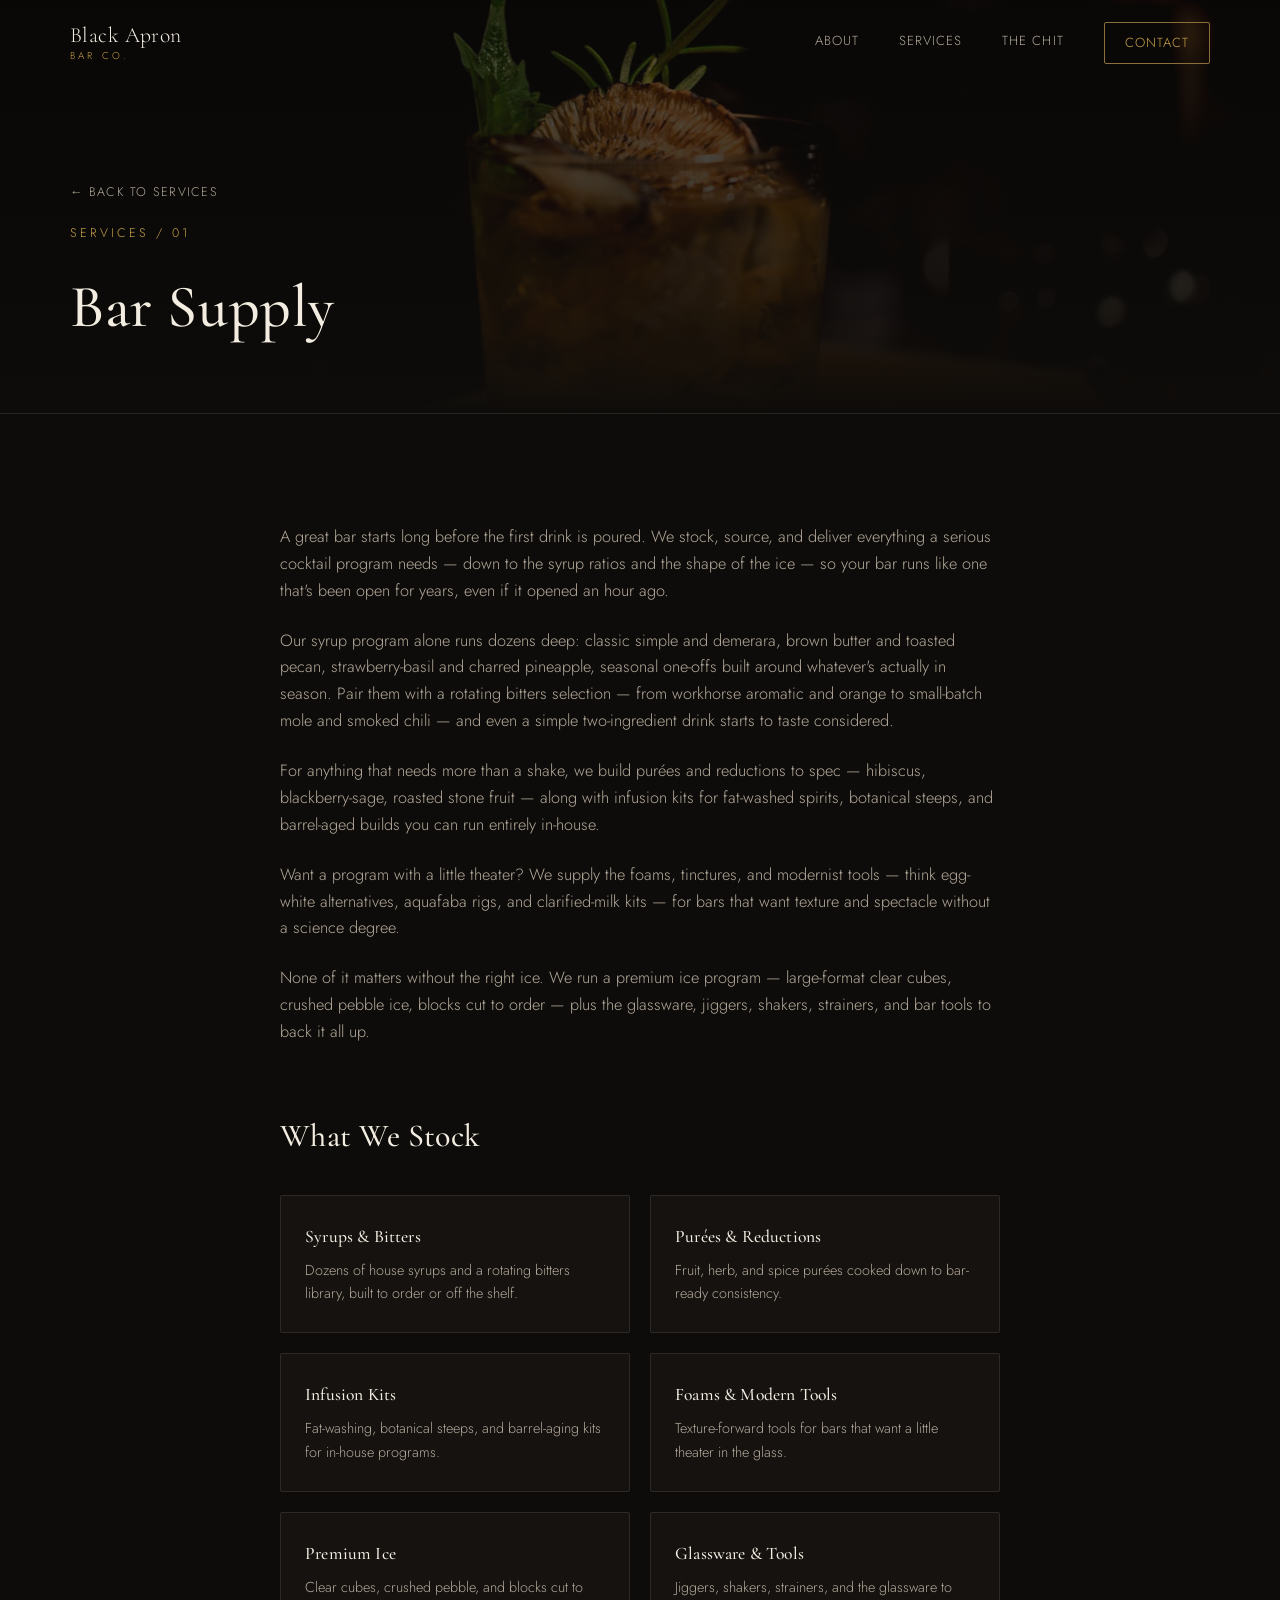
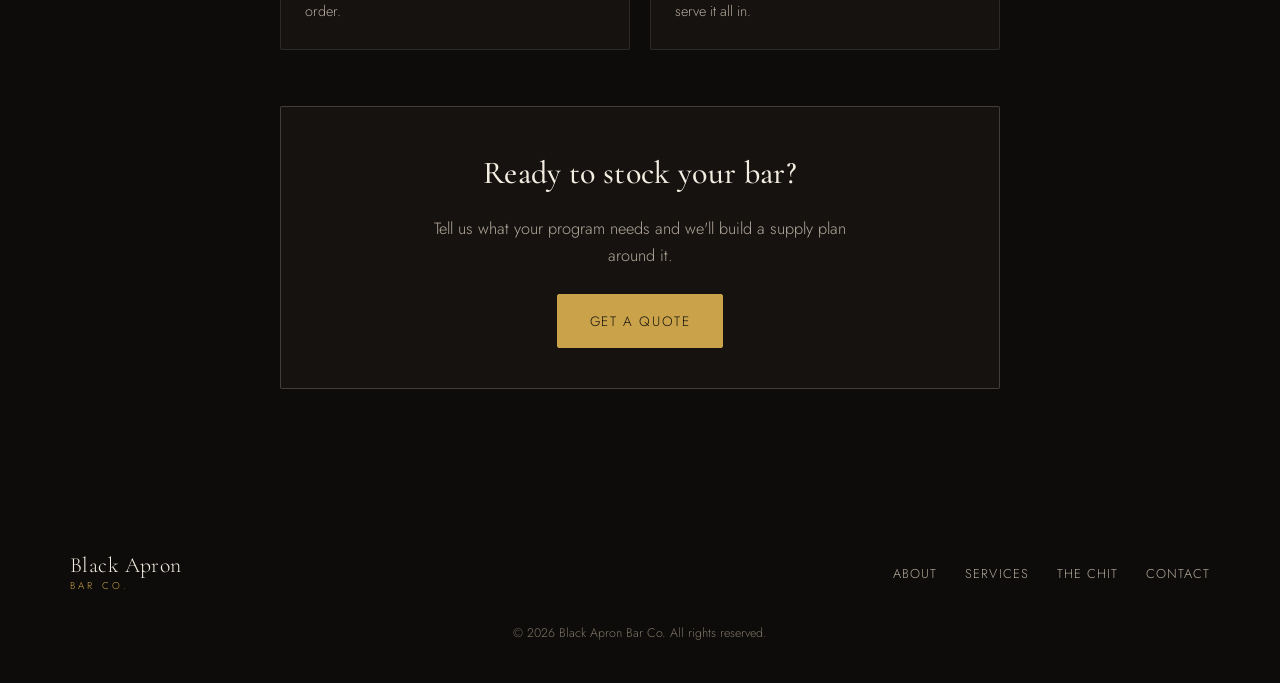
==== bar-supply.html @ 114c8272 "Add service detail pages and hero/service photography Give each of the three services its own page (" ====
<!DOCTYPE html>
<html lang="en">
<head>
  <meta charset="UTF-8" />
  <meta name="viewport" content="width=device-width, initial-scale=1.0" />
  <title>Bar Supply — Black Apron Bar Co.</title>
  <meta name="description" content="Syrups, bitters, purées, infusion kits, premium ice, glassware, and bar tools — sourced and stocked by Black Apron Bar Co." />

  <link rel="preconnect" href="https://fonts.googleapis.com">
  <link rel="preconnect" href="https://fonts.gstatic.com" crossorigin>
  <link href="https://fonts.googleapis.com/css2?family=Cormorant+Garamond:ital,wght@0,400;0,500;0,600;1,400&family=Jost:wght@300;400;500;600&display=swap" rel="stylesheet">

  <link rel="stylesheet" href="css/style.css" />
  <link rel="icon" href="data:,">
</head>
<body>

  <!-- ===== Nav ===== -->
  <header class="site-header" id="siteHeader">
    <div class="header-inner">
      <a href="index.html" class="wordmark">
        <span class="wordmark-main">Black Apron</span>
        <span class="wordmark-sub">Bar Co.</span>
      </a>

      <nav class="site-nav" id="siteNav">
        <a href="index.html#about" class="nav-link">About</a>
        <a href="index.html#services" class="nav-link">Services</a>
        <a href="index.html#chit" class="nav-link">The Chit</a>
        <a href="index.html#contact" class="nav-link nav-link--cta">Contact</a>
      </nav>

      <button class="nav-toggle" id="navToggle" aria-label="Toggle menu" aria-expanded="false">
        <span></span><span></span><span></span>
      </button>
    </div>
  </header>

  <!-- ===== Page Hero ===== -->
  <section class="page-hero">
    <img src="images/bar-supply.jpg" alt="Garnished craft cocktail with dried citrus wheel and fresh herbs" class="page-hero-bg" width="1400" height="900" loading="eager" />
    <div class="page-hero-inner">
      <a href="index.html#services" class="back-link">&larr; Back to Services</a>
      <p class="eyebrow" style="margin-bottom:14px;">Services / 01</p>
      <h1 class="page-hero-title">Bar Supply</h1>
    </div>
  </section>

  <!-- ===== Content ===== -->
  <section class="page-content">
    <div class="page-content-inner">
      <p>
        A great bar starts long before the first drink is poured. We stock,
        source, and deliver everything a serious cocktail program needs —
        down to the syrup ratios and the shape of the ice — so your bar runs
        like one that's been open for years, even if it opened an hour ago.
      </p>
      <p>
        Our syrup program alone runs dozens deep: classic simple and
        demerara, brown butter and toasted pecan, strawberry-basil and
        charred pineapple, seasonal one-offs built around whatever's
        actually in season. Pair them with a rotating bitters selection —
        from workhorse aromatic and orange to small-batch mole and smoked
        chili — and even a simple two-ingredient drink starts to taste
        considered.
      </p>
      <p>
        For anything that needs more than a shake, we build purées and
        reductions to spec — hibiscus, blackberry-sage, roasted stone fruit
        — along with infusion kits for fat-washed spirits, botanical
        steeps, and barrel-aged builds you can run entirely in-house.
      </p>
      <p>
        Want a program with a little theater? We supply the foams,
        tinctures, and modernist tools — think egg-white alternatives,
        aquafaba rigs, and clarified-milk kits — for bars that want texture
        and spectacle without a science degree.
      </p>
      <p>
        None of it matters without the right ice. We run a premium ice
        program — large-format clear cubes, crushed pebble ice, blocks cut
        to order — plus the glassware, jiggers, shakers, strainers, and bar
        tools to back it all up.
      </p>

      <h2>What We Stock</h2>
      <div class="feature-grid">
        <div class="feature-card">
          <h3>Syrups &amp; Bitters</h3>
          <p>Dozens of house syrups and a rotating bitters library, built to order or off the shelf.</p>
        </div>
        <div class="feature-card">
          <h3>Purées &amp; Reductions</h3>
          <p>Fruit, herb, and spice purées cooked down to bar-ready consistency.</p>
        </div>
        <div class="feature-card">
          <h3>Infusion Kits</h3>
          <p>Fat-washing, botanical steeps, and barrel-aging kits for in-house programs.</p>
        </div>
        <div class="feature-card">
          <h3>Foams &amp; Modern Tools</h3>
          <p>Texture-forward tools for bars that want a little theater in the glass.</p>
        </div>
        <div class="feature-card">
          <h3>Premium Ice</h3>
          <p>Clear cubes, crushed pebble, and blocks cut to order.</p>
        </div>
        <div class="feature-card">
          <h3>Glassware &amp; Tools</h3>
          <p>Jiggers, shakers, strainers, and the glassware to serve it all in.</p>
        </div>
      </div>

      <div class="page-cta">
        <h2>Ready to stock your bar?</h2>
        <p>Tell us what your program needs and we'll build a supply plan around it.</p>
        <a href="index.html?subject=Bar%20Supply#contact" class="btn btn-primary">Get a Quote</a>
      </div>
    </div>
  </section>

  <!-- ===== Footer ===== -->
  <footer class="site-footer">
    <div class="footer-inner">
      <div class="wordmark footer-wordmark">
        <span class="wordmark-main">Black Apron</span>
        <span class="wordmark-sub">Bar Co.</span>
      </div>
      <nav class="footer-nav">
        <a href="index.html#about">About</a>
        <a href="index.html#services">Services</a>
        <a href="index.html#chit">The Chit</a>
        <a href="index.html#contact">Contact</a>
      </nav>
      <p class="footer-copy">&copy; <span id="year"></span> Black Apron Bar Co. All rights reserved.</p>
    </div>
  </footer>

  <script src="js/main.js"></script>
</body>
</html>
---- css/style.css ----
/* ===================================================
   Black Apron Bar Co. — Base
=================================================== */

:root {
  --bg: #0e0c0a;
  --bg-alt: #151210;
  --bg-raised: #1b1714;
  --line: rgba(244, 239, 230, 0.10);
  --line-strong: rgba(244, 239, 230, 0.20);

  --text: #f3ede1;
  --text-dim: #b3a99a;
  --text-faint: #7d7466;

  --brass: #c9a24a;
  --brass-bright: #e0bd6a;
  --brass-dim: #8a6f3a;

  --serif: "Cormorant Garamond", Georgia, serif;
  --sans: "Jost", "Helvetica Neue", Arial, sans-serif;

  --max: 1140px;
  --pad: clamp(20px, 5vw, 64px);
}

* { box-sizing: border-box; }

html {
  scroll-behavior: smooth;
}

body {
  margin: 0;
  background: var(--bg);
  color: var(--text);
  font-family: var(--sans);
  font-weight: 300;
  line-height: 1.65;
  -webkit-font-smoothing: antialiased;
}

h1, h2, h3 {
  font-family: var(--serif);
  font-weight: 500;
  color: var(--text);
  margin: 0;
  letter-spacing: 0.01em;
}

p { margin: 0 0 1em; color: var(--text-dim); }
p:last-child { margin-bottom: 0; }

a { color: inherit; text-decoration: none; }

img { max-width: 100%; display: block; }

.sr-only {
  position: absolute;
  width: 1px; height: 1px;
  padding: 0; margin: -1px;
  overflow: hidden;
  clip: rect(0,0,0,0);
  white-space: nowrap; border: 0;
}

/* ===================================================
   Layout helpers
=================================================== */

.section {
  padding: clamp(72px, 12vw, 140px) var(--pad);
  border-bottom: 1px solid var(--line);
}

.section-inner {
  max-width: var(--max);
  margin: 0 auto;
}

.section-eyebrow {
  font-family: var(--sans);
  font-size: 0.78rem;
  letter-spacing: 0.22em;
  text-transform: uppercase;
  color: var(--brass);
  margin: 0 0 14px;
}
.section-eyebrow.center { text-align: center; }

.section-title {
  font-size: clamp(1.9rem, 4vw, 2.75rem);
  margin-bottom: 28px;
  max-width: 20ch;
}
.section-title.center { text-align: center; margin-left: auto; margin-right: auto; }

/* fade-up reveal */
.fade-up {
  opacity: 0;
  transform: translateY(18px);
  transition: opacity 0.8s ease, transform 0.8s ease;
}
.fade-up.is-visible {
  opacity: 1;
  transform: translateY(0);
}

/* ===================================================
   Buttons
=================================================== */

.btn {
  display: inline-block;
  padding: 15px 32px;
  font-family: var(--sans);
  font-size: 0.85rem;
  letter-spacing: 0.12em;
  text-transform: uppercase;
  border: 1px solid transparent;
  border-radius: 2px;
  cursor: pointer;
  transition: all 0.25s ease;
}

.btn-primary {
  background: var(--brass);
  color: #17130d;
  border-color: var(--brass);
}
.btn-primary:hover {
  background: var(--brass-bright);
  border-color: var(--brass-bright);
}

.btn-ghost {
  background: transparent;
  color: var(--text);
  border-color: var(--line-strong);
}
.btn-ghost:hover {
  border-color: var(--brass);
  color: var(--brass-bright);
}

/* ===================================================
   Header / Nav
=================================================== */

.site-header {
  position: fixed;
  top: 0; left: 0; right: 0;
  z-index: 100;
  padding: 22px var(--pad);
  display: flex;
  background: transparent;
  border-bottom: 1px solid transparent;
  transition: background 0.35s ease, border-color 0.35s ease, padding 0.35s ease;
}

.site-header.scrolled {
  background: rgba(14, 12, 10, 0.92);
  backdrop-filter: blur(8px);
  border-bottom-color: var(--line);
  padding-top: 14px;
  padding-bottom: 14px;
}

.header-inner {
  width: 100%;
  max-width: var(--max);
  margin: 0 auto;
  display: flex;
  align-items: center;
  justify-content: space-between;
}

.wordmark {
  display: flex;
  flex-direction: column;
  line-height: 1;
}
.wordmark-main {
  font-family: var(--serif);
  font-size: 1.35rem;
  letter-spacing: 0.02em;
  color: var(--text);
}
.wordmark-sub {
  font-family: var(--sans);
  font-size: 0.62rem;
  letter-spacing: 0.32em;
  text-transform: uppercase;
  color: var(--brass);
  margin-top: 4px;
}

.site-nav {
  display: flex;
  align-items: center;
  gap: 40px;
}

.nav-link {
  font-size: 0.82rem;
  letter-spacing: 0.08em;
  text-transform: uppercase;
  color: var(--text-dim);
  position: relative;
  padding-bottom: 4px;
  transition: color 0.25s ease;
}
.nav-link::after {
  content: "";
  position: absolute;
  left: 0; bottom: 0;
  width: 0;
  height: 1px;
  background: var(--brass);
  transition: width 0.25s ease;
}
.nav-link:hover { color: var(--text); }
.nav-link:hover::after { width: 100%; }

.nav-link--cta {
  color: var(--brass);
  border: 1px solid var(--brass-dim);
  padding: 9px 20px;
  border-radius: 2px;
}
.nav-link--cta::after { display: none; }
.nav-link--cta:hover {
  background: var(--brass);
  color: #17130d;
}

.nav-toggle {
  display: none;
  flex-direction: column;
  justify-content: center;
  gap: 5px;
  width: 32px; height: 32px;
  background: none;
  border: none;
  cursor: pointer;
  padding: 0;
}
.nav-toggle span {
  display: block;
  width: 100%;
  height: 1px;
  background: var(--text);
  transition: transform 0.25s ease, opacity 0.25s ease;
}
.nav-toggle[aria-expanded="true"] span:nth-child(1) { transform: translateY(6px) rotate(45deg); }
.nav-toggle[aria-expanded="true"] span:nth-child(2) { opacity: 0; }
.nav-toggle[aria-expanded="true"] span:nth-child(3) { transform: translateY(-6px) rotate(-45deg); }

/* ===================================================
   Hero
=================================================== */

.hero {
  min-height: 100vh;
  display: flex;
  align-items: center;
  justify-content: center;
  position: relative;
  padding: 120px var(--pad) 80px;
  background: #0e0c0a;
  border-bottom: 1px solid var(--line);
  text-align: center;
  overflow: hidden;
}

.hero-bg {
  position: absolute;
  inset: 0;
  width: 100%;
  height: 100%;
  object-fit: cover;
  object-position: center 30%;
  opacity: 0.4;
  z-index: 0;
}

.hero::before {
  content: "";
  position: absolute;
  inset: 0;
  background:
    radial-gradient(ellipse at 50% 20%, rgba(201, 162, 74, 0.12), transparent 60%),
    linear-gradient(180deg, rgba(14, 12, 10, 0.55) 0%, rgba(14, 12, 10, 0.88) 65%, #0e0c0a 100%);
  z-index: 1;
}

.hero-inner {
  position: relative;
  z-index: 2;
  max-width: 780px;
}

.eyebrow {
  font-size: 0.78rem;
  letter-spacing: 0.24em;
  text-transform: uppercase;
  color: var(--brass);
  margin: 0 0 22px;
}

.hero-title {
  font-size: clamp(2.6rem, 7vw, 5rem);
  line-height: 1.08;
  margin-bottom: 26px;
}

.hero-sub {
  font-size: clamp(1rem, 1.6vw, 1.15rem);
  color: var(--text-dim);
  max-width: 52ch;
  margin: 0 auto 40px;
}

.hero-actions {
  display: flex;
  gap: 18px;
  justify-content: center;
  flex-wrap: wrap;
}

.scroll-cue {
  position: absolute;
  z-index: 2;
  bottom: 40px;
  left: 50%;
  transform: translateX(-50%);
  width: 1px;
  height: 56px;
  overflow: hidden;
}
.scroll-cue-line {
  display: block;
  width: 1px;
  height: 100%;
  background: linear-gradient(180deg, var(--brass), transparent);
  animation: scrollCue 2.2s ease-in-out infinite;
  transform-origin: top;
}
@keyframes scrollCue {
  0% { transform: scaleY(0); opacity: 0; }
  40% { transform: scaleY(1); opacity: 1; }
  100% { transform: scaleY(1); opacity: 0; }
}

/* ===================================================
   About
=================================================== */

.about-grid {
  display: grid;
  grid-template-columns: 0.85fr 1.15fr;
  gap: clamp(40px, 6vw, 90px);
  align-items: center;
}

.about-media-frame {
  aspect-ratio: 4 / 5;
  border: 1px solid var(--line-strong);
  border-radius: 2px;
  background: linear-gradient(155deg, var(--bg-raised), var(--bg-alt));
  display: flex;
  align-items: center;
  justify-content: center;
  position: relative;
}
.about-media-frame::before {
  content: "";
  position: absolute;
  inset: 14px;
  border: 1px solid var(--line);
}
.about-media-mark {
  font-family: var(--serif);
  font-size: 4rem;
  color: var(--brass-dim);
  letter-spacing: 0.05em;
}

.about-copy p { max-width: 56ch; }
.about-signoff {
  color: var(--brass);
  font-family: var(--serif);
  font-style: italic;
  font-size: 1.1rem;
  margin-top: 24px !important;
}

/* ===================================================
   Services
=================================================== */

.services-grid {
  display: grid;
  grid-template-columns: repeat(3, 1fr);
  gap: 28px;
  margin-top: 56px;
}

.service-card {
  background: var(--bg-alt);
  border: 1px solid var(--line);
  border-radius: 2px;
  overflow: hidden;
  transition: border-color 0.3s ease, transform 0.3s ease;
}
.service-card:hover {
  border-color: var(--brass-dim);
  transform: translateY(-4px);
}

.service-card > *:not(.service-media) {
  padding-left: 32px;
  padding-right: 32px;
}

.service-media {
  aspect-ratio: 16 / 10;
  overflow: hidden;
  border-bottom: 1px solid var(--line);
}
.service-media img {
  width: 100%;
  height: 100%;
  object-fit: cover;
  display: block;
  transition: transform 0.5s ease;
}
.service-card:hover .service-media img {
  transform: scale(1.05);
}

.service-index {
  display: block;
  font-family: var(--serif);
  font-size: 0.95rem;
  color: var(--brass);
  margin-top: 28px;
  margin-bottom: 18px;
  letter-spacing: 0.1em;
}

.service-title {
  font-size: 1.5rem;
  margin-bottom: 14px;
}

.service-desc {
  font-size: 0.95rem;
  margin-bottom: 24px;
}

.service-card-links {
  display: flex;
  align-items: center;
  gap: 20px;
  flex-wrap: wrap;
  padding-bottom: 32px;
}

.service-link {
  font-size: 0.8rem;
  letter-spacing: 0.06em;
  text-transform: uppercase;
  color: var(--brass);
  border-bottom: 1px solid var(--brass-dim);
  padding-bottom: 2px;
  transition: color 0.25s ease, border-color 0.25s ease;
}
.service-link:hover {
  color: var(--brass-bright);
  border-color: var(--brass-bright);
}

.service-link--quiet {
  color: var(--text-faint);
  border-color: transparent;
}
.service-link--quiet:hover {
  color: var(--text-dim);
  border-color: var(--line-strong);
}

/* ===================================================
   The Chit
=================================================== */

.chit {
  background: var(--bg-alt);
  text-align: center;
}

.chit-inner { max-width: 620px; margin: 0 auto; }

.chit-sub {
  max-width: 48ch;
  margin: 0 auto 40px;
}

.chit-form {
  display: flex;
  gap: 12px;
  flex-wrap: wrap;
  justify-content: center;
}

.chit-input {
  flex: 1 1 280px;
  min-width: 0;
  padding: 15px 18px;
  background: var(--bg);
  border: 1px solid var(--line-strong);
  border-radius: 2px;
  color: var(--text);
  font-family: var(--sans);
  font-size: 0.95rem;
}
.chit-input:focus {
  outline: none;
  border-color: var(--brass);
}
.chit-input::placeholder { color: var(--text-faint); }

.chit-submit { flex: 0 0 auto; }

.chit-fine {
  margin-top: 18px;
  font-size: 0.8rem;
  color: var(--text-faint);
}

.hp-field {
  position: absolute;
  left: -9999px;
  width: 1px; height: 1px;
  overflow: hidden;
}

/* ===================================================
   Contact
=================================================== */

.contact-grid {
  display: grid;
  grid-template-columns: 0.9fr 1.1fr;
  gap: clamp(40px, 6vw, 90px);
}

.contact-copy p { max-width: 46ch; }

.contact-details { margin-top: 28px; }
.contact-detail {
  display: inline-block;
  font-family: var(--serif);
  font-size: 1.2rem;
  color: var(--brass);
  border-bottom: 1px solid var(--brass-dim);
  padding-bottom: 2px;
}
.contact-detail:hover { color: var(--brass-bright); border-color: var(--brass-bright); }

.contact-form {
  display: flex;
  flex-direction: column;
  gap: 20px;
}

.form-row { display: flex; flex-direction: column; gap: 8px; }

.form-row label {
  font-size: 0.78rem;
  letter-spacing: 0.1em;
  text-transform: uppercase;
  color: var(--text-faint);
}

.form-row input,
.form-row select,
.form-row textarea {
  background: var(--bg-alt);
  border: 1px solid var(--line-strong);
  border-radius: 2px;
  padding: 13px 16px;
  color: var(--text);
  font-family: var(--sans);
  font-size: 0.95rem;
  resize: vertical;
}
.form-row input:focus,
.form-row select:focus,
.form-row textarea:focus {
  outline: none;
  border-color: var(--brass);
}

.contact-form .btn { align-self: flex-start; margin-top: 4px; }

/* ===================================================
   Service detail pages
=================================================== */

.page-hero {
  position: relative;
  min-height: 46vh;
  display: flex;
  align-items: flex-end;
  padding: 140px var(--pad) 56px;
  background: #0e0c0a;
  border-bottom: 1px solid var(--line);
  overflow: hidden;
}

.page-hero-bg {
  position: absolute;
  inset: 0;
  width: 100%;
  height: 100%;
  object-fit: cover;
  object-position: center 45%;
  opacity: 0.55;
  z-index: 0;
}

.page-hero::before {
  content: "";
  position: absolute;
  inset: 0;
  background: linear-gradient(180deg, rgba(14, 12, 10, 0.35) 0%, rgba(14, 12, 10, 0.75) 70%, #0e0c0a 100%);
  z-index: 1;
}

.page-hero-inner {
  position: relative;
  z-index: 2;
  max-width: var(--max);
  margin: 0 auto;
  width: 100%;
}

.back-link {
  display: inline-block;
  font-size: 0.78rem;
  letter-spacing: 0.1em;
  text-transform: uppercase;
  color: var(--text-dim);
  margin-bottom: 20px;
  border-bottom: 1px solid transparent;
  transition: color 0.25s ease, border-color 0.25s ease;
}
.back-link:hover {
  color: var(--brass);
  border-color: var(--brass-dim);
}

.page-hero-title {
  font-size: clamp(2.4rem, 5.5vw, 3.75rem);
  max-width: 16ch;
}

.page-content {
  padding: clamp(64px, 10vw, 110px) var(--pad);
}

.page-content-inner {
  max-width: 720px;
  margin: 0 auto;
}

.page-content-inner p {
  font-size: 1.02rem;
  margin-bottom: 1.4em;
}

.page-content-inner h2 {
  font-size: clamp(1.5rem, 3vw, 2rem);
  margin: 2em 0 0.7em;
}

.feature-grid {
  display: grid;
  grid-template-columns: repeat(2, 1fr);
  gap: 20px;
  margin: 32px 0 8px;
}

.feature-card {
  background: var(--bg-alt);
  border: 1px solid var(--line);
  border-radius: 2px;
  padding: 26px 24px;
}

.feature-card h3 {
  font-size: 1.1rem;
  color: var(--text);
  margin-bottom: 8px;
}

.feature-card p {
  font-size: 0.9rem !important;
  color: var(--text-dim);
  margin-bottom: 0 !important;
}

.page-cta {
  margin-top: 56px;
  padding: 40px;
  text-align: center;
  background: var(--bg-alt);
  border: 1px solid var(--line-strong);
  border-radius: 2px;
}

.page-cta h2 {
  margin-top: 0 !important;
  margin-bottom: 0.5em !important;
}

.page-cta p {
  max-width: 46ch;
  margin: 0 auto 24px !important;
}

/* ===================================================
   Footer
=================================================== */

.site-footer {
  padding: 56px var(--pad) 40px;
  background: var(--bg);
}

.footer-inner {
  max-width: var(--max);
  margin: 0 auto;
  display: flex;
  flex-wrap: wrap;
  align-items: center;
  justify-content: space-between;
  gap: 24px;
}

.footer-wordmark { line-height: 1; }

.footer-nav {
  display: flex;
  gap: 28px;
}
.footer-nav a {
  font-size: 0.8rem;
  letter-spacing: 0.08em;
  text-transform: uppercase;
  color: var(--text-dim);
}
.footer-nav a:hover { color: var(--brass); }

.footer-copy {
  width: 100%;
  text-align: center;
  font-size: 0.78rem;
  color: var(--text-faint);
  margin-top: 8px;
}

/* ===================================================
   Responsive
=================================================== */

@media (max-width: 860px) {
  .about-grid,
  .contact-grid {
    grid-template-columns: 1fr;
  }
  .about-media { order: -1; max-width: 260px; margin: 0 auto; }

  .services-grid {
    grid-template-columns: 1fr;
  }

  .feature-grid {
    grid-template-columns: 1fr;
  }
}

@media (max-width: 720px) {
  .site-nav {
    position: fixed;
    top: 0; right: 0;
    height: 100vh;
    width: min(78vw, 320px);
    background: var(--bg-alt);
    border-left: 1px solid var(--line);
    flex-direction: column;
    align-items: flex-start;
    justify-content: center;
    gap: 30px;
    padding: 40px;
    transform: translateX(100%);
    transition: transform 0.35s ease;
  }
  .site-nav.open { transform: translateX(0); }
  .nav-toggle { display: flex; }

  .footer-inner { justify-content: center; text-align: center; }
  .footer-nav { justify-content: center; flex-wrap: wrap; }
}
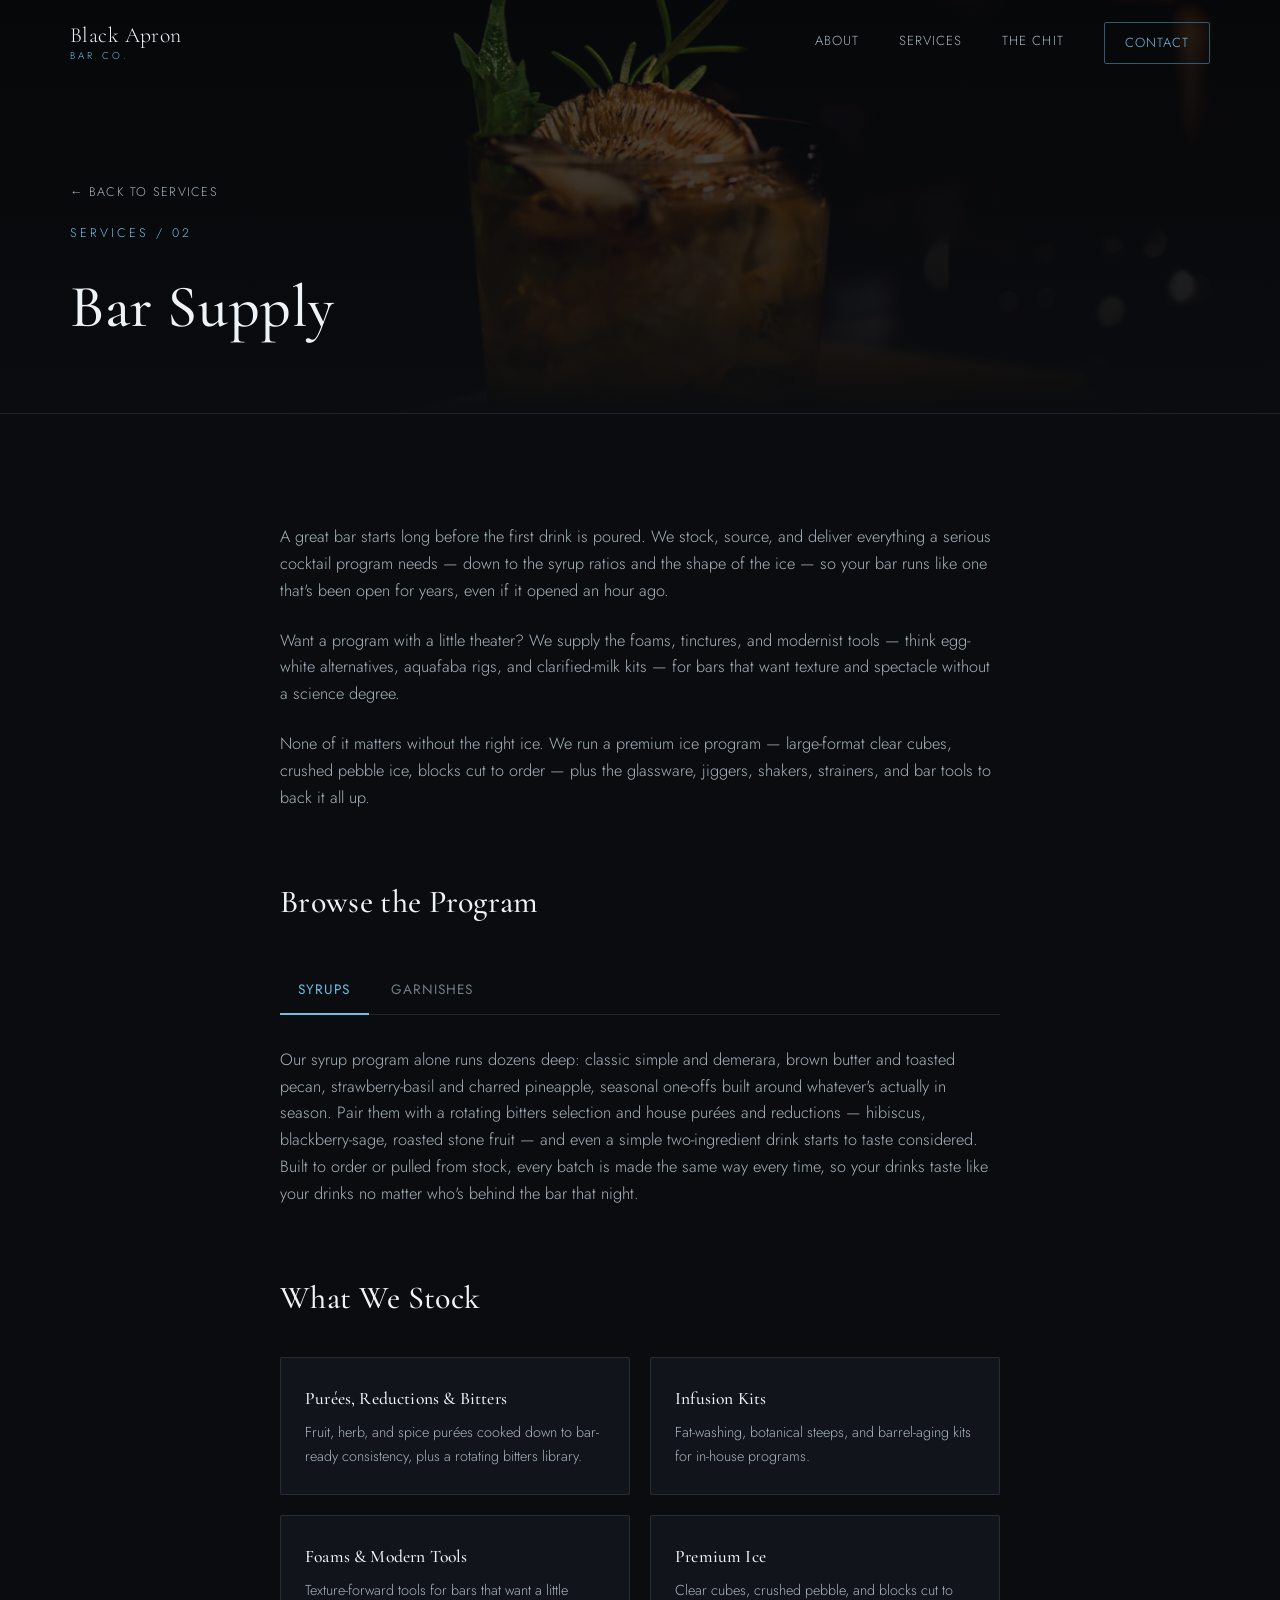
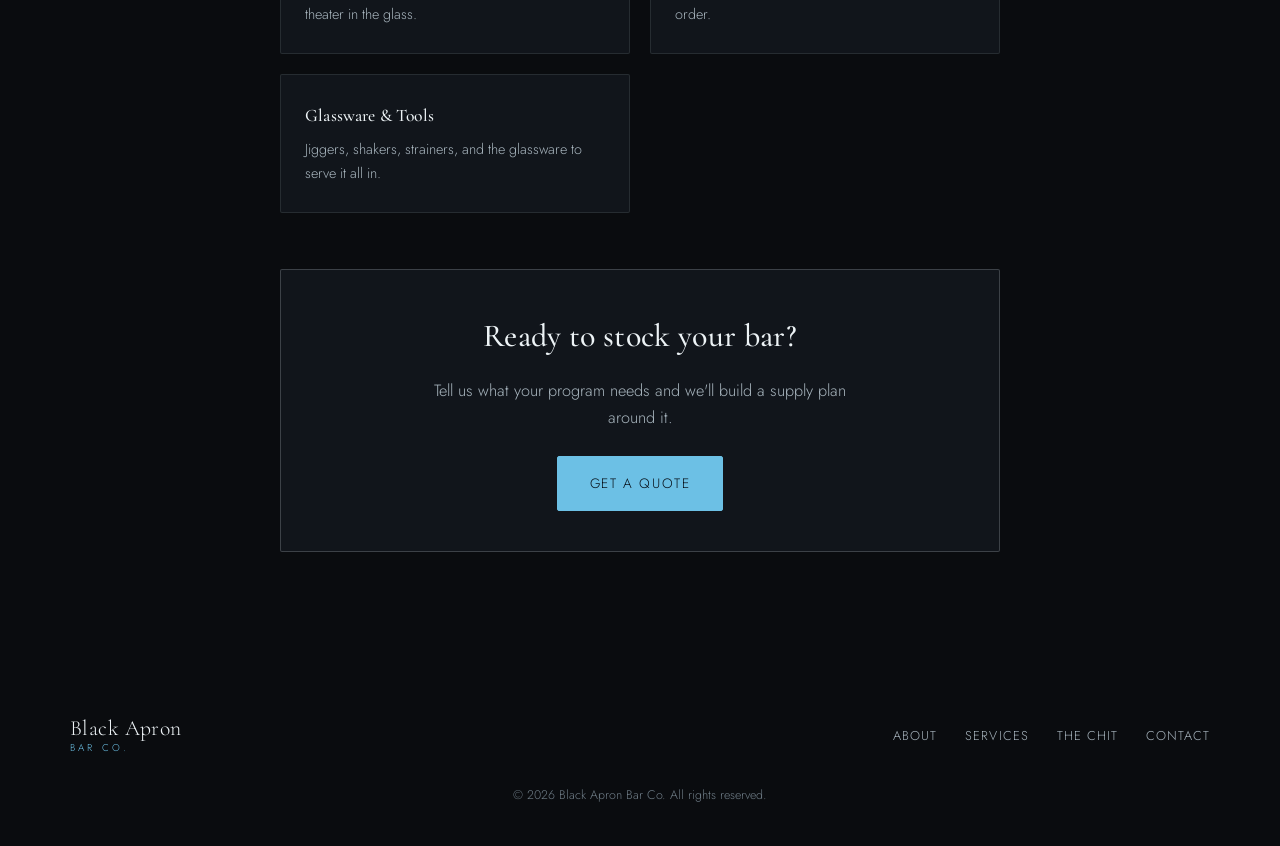
==== commit 40a4d4bf: "Restructure services and switch to a black/light-blue palette Consolidates the service lineup to thr" ====
--- a/bar-supply.html
+++ b/bar-supply.html
@@ -26,7 +26,7 @@
       <nav class="site-nav" id="siteNav">
         <a href="index.html#about" class="nav-link">About</a>
         <a href="index.html#services" class="nav-link">Services</a>
-        <a href="index.html#chit" class="nav-link">The Chit</a>
+        <a href="chit.html" class="nav-link">The Chit</a>
         <a href="index.html#contact" class="nav-link nav-link--cta">Contact</a>
       </nav>
 
@@ -41,7 +41,7 @@
     <img src="images/bar-supply.jpg" alt="Garnished craft cocktail with dried citrus wheel and fresh herbs" class="page-hero-bg" width="1400" height="900" loading="eager" />
     <div class="page-hero-inner">
       <a href="index.html#services" class="back-link">&larr; Back to Services</a>
-      <p class="eyebrow" style="margin-bottom:14px;">Services / 01</p>
+      <p class="eyebrow" style="margin-bottom:14px;">Services / 02</p>
       <h1 class="page-hero-title">Bar Supply</h1>
     </div>
   </section>
@@ -56,21 +56,6 @@
         like one that's been open for years, even if it opened an hour ago.
       </p>
       <p>
-        Our syrup program alone runs dozens deep: classic simple and
-        demerara, brown butter and toasted pecan, strawberry-basil and
-        charred pineapple, seasonal one-offs built around whatever's
-        actually in season. Pair them with a rotating bitters selection —
-        from workhorse aromatic and orange to small-batch mole and smoked
-        chili — and even a simple two-ingredient drink starts to taste
-        considered.
-      </p>
-      <p>
-        For anything that needs more than a shake, we build purées and
-        reductions to spec — hibiscus, blackberry-sage, roasted stone fruit
-        — along with infusion kits for fat-washed spirits, botanical
-        steeps, and barrel-aged builds you can run entirely in-house.
-      </p>
-      <p>
         Want a program with a little theater? We supply the foams,
         tinctures, and modernist tools — think egg-white alternatives,
         aquafaba rigs, and clarified-milk kits — for bars that want texture
@@ -83,15 +68,45 @@
         tools to back it all up.
       </p>
 
+      <h2>Browse the Program</h2>
+      <div class="tabs">
+        <div class="tab-nav" role="tablist">
+          <button type="button" class="tab-btn is-active" data-tab="syrups" role="tab" aria-selected="true">Syrups</button>
+          <button type="button" class="tab-btn" data-tab="garnishes" role="tab" aria-selected="false">Garnishes</button>
+        </div>
+
+        <div class="tab-panel is-active" data-tab-panel="syrups">
+          <p>
+            Our syrup program alone runs dozens deep: classic simple and
+            demerara, brown butter and toasted pecan, strawberry-basil and
+            charred pineapple, seasonal one-offs built around whatever's
+            actually in season. Pair them with a rotating bitters selection
+            and house purées and reductions — hibiscus, blackberry-sage,
+            roasted stone fruit — and even a simple two-ingredient drink
+            starts to taste considered. Built to order or pulled from
+            stock, every batch is made the same way every time, so your
+            drinks taste like your drinks no matter who's behind the bar
+            that night.
+          </p>
+        </div>
+
+        <div class="tab-panel" data-tab-panel="garnishes">
+          <p>
+            Garnish is where a good drink becomes a memorable one. We
+            supply dehydrated citrus wheels, candied ginger, brûléed
+            fruit, edible flowers, fresh herb bundles, and the smoked or
+            charred garnishes that need a little more setup than a lime
+            wedge — prepped and ready so your bartenders aren't doing
+            prep work mid-service.
+          </p>
+        </div>
+      </div>
+
       <h2>What We Stock</h2>
       <div class="feature-grid">
         <div class="feature-card">
-          <h3>Syrups &amp; Bitters</h3>
-          <p>Dozens of house syrups and a rotating bitters library, built to order or off the shelf.</p>
-        </div>
-        <div class="feature-card">
-          <h3>Purées &amp; Reductions</h3>
-          <p>Fruit, herb, and spice purées cooked down to bar-ready consistency.</p>
+          <h3>Purées, Reductions &amp; Bitters</h3>
+          <p>Fruit, herb, and spice purées cooked down to bar-ready consistency, plus a rotating bitters library.</p>
         </div>
         <div class="feature-card">
           <h3>Infusion Kits</h3>
@@ -129,7 +144,7 @@
       <nav class="footer-nav">
         <a href="index.html#about">About</a>
         <a href="index.html#services">Services</a>
-        <a href="index.html#chit">The Chit</a>
+        <a href="chit.html">The Chit</a>
         <a href="index.html#contact">Contact</a>
       </nav>
       <p class="footer-copy">&copy; <span id="year"></span> Black Apron Bar Co. All rights reserved.</p>
--- a/css/style.css
+++ b/css/style.css
@@ -3,22 +3,23 @@
 =================================================== */
 
 :root {
-  --bg: #0e0c0a;
-  --bg-alt: #151210;
-  --bg-raised: #1b1714;
-  --line: rgba(244, 239, 230, 0.10);
-  --line-strong: rgba(244, 239, 230, 0.20);
-
-  --text: #f3ede1;
-  --text-dim: #b3a99a;
-  --text-faint: #7d7466;
-
-  --brass: #c9a24a;
-  --brass-bright: #e0bd6a;
-  --brass-dim: #8a6f3a;
+  --bg: #0a0c0f;
+  --bg-alt: #11151b;
+  --bg-raised: #161b22;
+  --line: rgba(227, 238, 245, 0.10);
+  --line-strong: rgba(227, 238, 245, 0.20);
+
+  --text: #edf3f6;
+  --text-dim: #a7b4bd;
+  --text-faint: #6f7d87;
+
+  --accent: #6cc0e5;
+  --accent-bright: #9adcf2;
+  --accent-dim: #2f5a70;
 
   --serif: "Cormorant Garamond", Georgia, serif;
   --sans: "Jost", "Helvetica Neue", Arial, sans-serif;
+  --mono: "JetBrains Mono", "Courier New", monospace;
 
   --max: 1140px;
   --pad: clamp(20px, 5vw, 64px);
@@ -83,7 +84,7 @@
   font-size: 0.78rem;
   letter-spacing: 0.22em;
   text-transform: uppercase;
-  color: var(--brass);
+  color: var(--accent);
   margin: 0 0 14px;
 }
 .section-eyebrow.center { text-align: center; }
@@ -124,13 +125,13 @@
 }
 
 .btn-primary {
-  background: var(--brass);
-  color: #17130d;
-  border-color: var(--brass);
+  background: var(--accent);
+  color: #081019;
+  border-color: var(--accent);
 }
 .btn-primary:hover {
-  background: var(--brass-bright);
-  border-color: var(--brass-bright);
+  background: var(--accent-bright);
+  border-color: var(--accent-bright);
 }
 
 .btn-ghost {
@@ -139,8 +140,8 @@
   border-color: var(--line-strong);
 }
 .btn-ghost:hover {
-  border-color: var(--brass);
-  color: var(--brass-bright);
+  border-color: var(--accent);
+  color: var(--accent-bright);
 }
 
 /* ===================================================
@@ -159,7 +160,7 @@
 }
 
 .site-header.scrolled {
-  background: rgba(14, 12, 10, 0.92);
+  background: rgba(10, 12, 15, 0.92);
   backdrop-filter: blur(8px);
   border-bottom-color: var(--line);
   padding-top: 14px;
@@ -191,7 +192,7 @@
   font-size: 0.62rem;
   letter-spacing: 0.32em;
   text-transform: uppercase;
-  color: var(--brass);
+  color: var(--accent);
   margin-top: 4px;
 }
 
@@ -216,22 +217,22 @@
   left: 0; bottom: 0;
   width: 0;
   height: 1px;
-  background: var(--brass);
+  background: var(--accent);
   transition: width 0.25s ease;
 }
 .nav-link:hover { color: var(--text); }
 .nav-link:hover::after { width: 100%; }
 
 .nav-link--cta {
-  color: var(--brass);
-  border: 1px solid var(--brass-dim);
+  color: var(--accent);
+  border: 1px solid var(--accent-dim);
   padding: 9px 20px;
   border-radius: 2px;
 }
 .nav-link--cta::after { display: none; }
 .nav-link--cta:hover {
-  background: var(--brass);
-  color: #17130d;
+  background: var(--accent);
+  color: #081019;
 }
 
 .nav-toggle {
@@ -267,7 +268,7 @@
   justify-content: center;
   position: relative;
   padding: 120px var(--pad) 80px;
-  background: #0e0c0a;
+  background: var(--bg);
   border-bottom: 1px solid var(--line);
   text-align: center;
   overflow: hidden;
@@ -289,8 +290,8 @@
   position: absolute;
   inset: 0;
   background:
-    radial-gradient(ellipse at 50% 20%, rgba(201, 162, 74, 0.12), transparent 60%),
-    linear-gradient(180deg, rgba(14, 12, 10, 0.55) 0%, rgba(14, 12, 10, 0.88) 65%, #0e0c0a 100%);
+    radial-gradient(ellipse at 50% 20%, rgba(108, 192, 229, 0.12), transparent 60%),
+    linear-gradient(180deg, rgba(10, 12, 15, 0.55) 0%, rgba(10, 12, 15, 0.88) 65%, var(--bg) 100%);
   z-index: 1;
 }
 
@@ -304,7 +305,7 @@
   font-size: 0.78rem;
   letter-spacing: 0.24em;
   text-transform: uppercase;
-  color: var(--brass);
+  color: var(--accent);
   margin: 0 0 22px;
 }
 
@@ -342,7 +343,7 @@
   display: block;
   width: 1px;
   height: 100%;
-  background: linear-gradient(180deg, var(--brass), transparent);
+  background: linear-gradient(180deg, var(--accent), transparent);
   animation: scrollCue 2.2s ease-in-out infinite;
   transform-origin: top;
 }
@@ -382,13 +383,13 @@
 .about-media-mark {
   font-family: var(--serif);
   font-size: 4rem;
-  color: var(--brass-dim);
+  color: var(--accent-dim);
   letter-spacing: 0.05em;
 }
 
 .about-copy p { max-width: 56ch; }
 .about-signoff {
-  color: var(--brass);
+  color: var(--accent);
   font-family: var(--serif);
   font-style: italic;
   font-size: 1.1rem;
@@ -414,7 +415,7 @@
   transition: border-color 0.3s ease, transform 0.3s ease;
 }
 .service-card:hover {
-  border-color: var(--brass-dim);
+  border-color: var(--accent-dim);
   transform: translateY(-4px);
 }
 
@@ -443,7 +444,7 @@
   display: block;
   font-family: var(--serif);
   font-size: 0.95rem;
-  color: var(--brass);
+  color: var(--accent);
   margin-top: 28px;
   margin-bottom: 18px;
   letter-spacing: 0.1em;
@@ -471,14 +472,14 @@
   font-size: 0.8rem;
   letter-spacing: 0.06em;
   text-transform: uppercase;
-  color: var(--brass);
-  border-bottom: 1px solid var(--brass-dim);
+  color: var(--accent);
+  border-bottom: 1px solid var(--accent-dim);
   padding-bottom: 2px;
   transition: color 0.25s ease, border-color 0.25s ease;
 }
 .service-link:hover {
-  color: var(--brass-bright);
-  border-color: var(--brass-bright);
+  color: var(--accent-bright);
+  border-color: var(--accent-bright);
 }
 
 .service-link--quiet {
@@ -526,7 +527,7 @@
 }
 .chit-input:focus {
   outline: none;
-  border-color: var(--brass);
+  border-color: var(--accent);
 }
 .chit-input::placeholder { color: var(--text-faint); }
 
@@ -562,11 +563,11 @@
   display: inline-block;
   font-family: var(--serif);
   font-size: 1.2rem;
-  color: var(--brass);
-  border-bottom: 1px solid var(--brass-dim);
+  color: var(--accent);
+  border-bottom: 1px solid var(--accent-dim);
   padding-bottom: 2px;
 }
-.contact-detail:hover { color: var(--brass-bright); border-color: var(--brass-bright); }
+.contact-detail:hover { color: var(--accent-bright); border-color: var(--accent-bright); }
 
 .contact-form {
   display: flex;
@@ -599,7 +600,7 @@
 .form-row select:focus,
 .form-row textarea:focus {
   outline: none;
-  border-color: var(--brass);
+  border-color: var(--accent);
 }
 
 .contact-form .btn { align-self: flex-start; margin-top: 4px; }
@@ -614,7 +615,7 @@
   display: flex;
   align-items: flex-end;
   padding: 140px var(--pad) 56px;
-  background: #0e0c0a;
+  background: var(--bg);
   border-bottom: 1px solid var(--line);
   overflow: hidden;
 }
@@ -634,7 +635,7 @@
   content: "";
   position: absolute;
   inset: 0;
-  background: linear-gradient(180deg, rgba(14, 12, 10, 0.35) 0%, rgba(14, 12, 10, 0.75) 70%, #0e0c0a 100%);
+  background: linear-gradient(180deg, rgba(10, 12, 15, 0.35) 0%, rgba(10, 12, 15, 0.75) 70%, var(--bg) 100%);
   z-index: 1;
 }
 
@@ -657,8 +658,8 @@
   transition: color 0.25s ease, border-color 0.25s ease;
 }
 .back-link:hover {
-  color: var(--brass);
-  border-color: var(--brass-dim);
+  color: var(--accent);
+  border-color: var(--accent-dim);
 }
 
 .page-hero-title {
@@ -709,6 +710,54 @@
   font-size: 0.9rem !important;
   color: var(--text-dim);
   margin-bottom: 0 !important;
+}
+
+/* ===================================================
+   Tabs (service pages)
+=================================================== */
+
+.tabs {
+  margin: 40px 0 8px;
+}
+
+.tab-nav {
+  display: flex;
+  gap: 4px;
+  flex-wrap: wrap;
+  border-bottom: 1px solid var(--line);
+  margin-bottom: 32px;
+}
+
+.tab-btn {
+  font-family: var(--sans);
+  font-size: 0.85rem;
+  letter-spacing: 0.08em;
+  text-transform: uppercase;
+  color: var(--text-faint);
+  background: none;
+  border: none;
+  border-bottom: 2px solid transparent;
+  padding: 10px 18px 14px;
+  margin-bottom: -1px;
+  cursor: pointer;
+  transition: color 0.25s ease, border-color 0.25s ease;
+}
+.tab-btn:hover { color: var(--text); }
+.tab-btn.is-active {
+  color: var(--accent);
+  border-bottom-color: var(--accent);
+}
+
+.tab-panel {
+  display: none;
+}
+.tab-panel.is-active {
+  display: block;
+  animation: tabFadeIn 0.35s ease;
+}
+@keyframes tabFadeIn {
+  from { opacity: 0; transform: translateY(6px); }
+  to { opacity: 1; transform: translateY(0); }
 }
 
 .page-cta {
@@ -731,6 +780,73 @@
 }
 
 /* ===================================================
+   The Chit (standalone page)
+=================================================== */
+
+.ticket-hero {
+  padding: 150px var(--pad) 64px;
+  text-align: center;
+  border-bottom: 1px solid var(--line);
+  background:
+    radial-gradient(ellipse at 50% 0%, rgba(108, 192, 229, 0.10), transparent 60%),
+    var(--bg);
+}
+
+.ticket-panel {
+  max-width: 600px;
+  margin: 0 auto;
+}
+
+.ticket-rule {
+  border: none;
+  border-top: 1px dashed var(--line-strong);
+  margin: 26px 0;
+}
+
+.ticket-title {
+  font-family: var(--mono);
+  font-weight: 700;
+  font-size: clamp(2.4rem, 8vw, 4rem);
+  letter-spacing: 0.12em;
+  color: var(--text);
+  margin: 0;
+}
+
+.ticket-hook {
+  font-family: var(--mono);
+  font-weight: 700;
+  font-size: clamp(1.05rem, 2.4vw, 1.3rem);
+  line-height: 1.5;
+  color: var(--text);
+  max-width: 30ch;
+  margin: 30px auto 0;
+}
+
+.ticket-quote {
+  text-align: left;
+  border-left: 2px solid var(--accent-dim);
+  padding: 4px 0 4px 22px;
+  margin: 2em 0;
+  color: var(--text);
+  font-style: normal;
+}
+.ticket-quote p {
+  margin-bottom: 0 !important;
+}
+
+.ticket-signoff {
+  font-family: var(--mono);
+  font-weight: 700;
+  letter-spacing: 0.1em;
+  color: var(--accent);
+  margin-top: 2em !important;
+}
+
+.chit-page-form {
+  margin: 48px 0 8px;
+}
+
+/* ===================================================
    Footer
 =================================================== */
 
@@ -761,7 +877,7 @@
   text-transform: uppercase;
   color: var(--text-dim);
 }
-.footer-nav a:hover { color: var(--brass); }
+.footer-nav a:hover { color: var(--accent); }
 
 .footer-copy {
   width: 100%;
